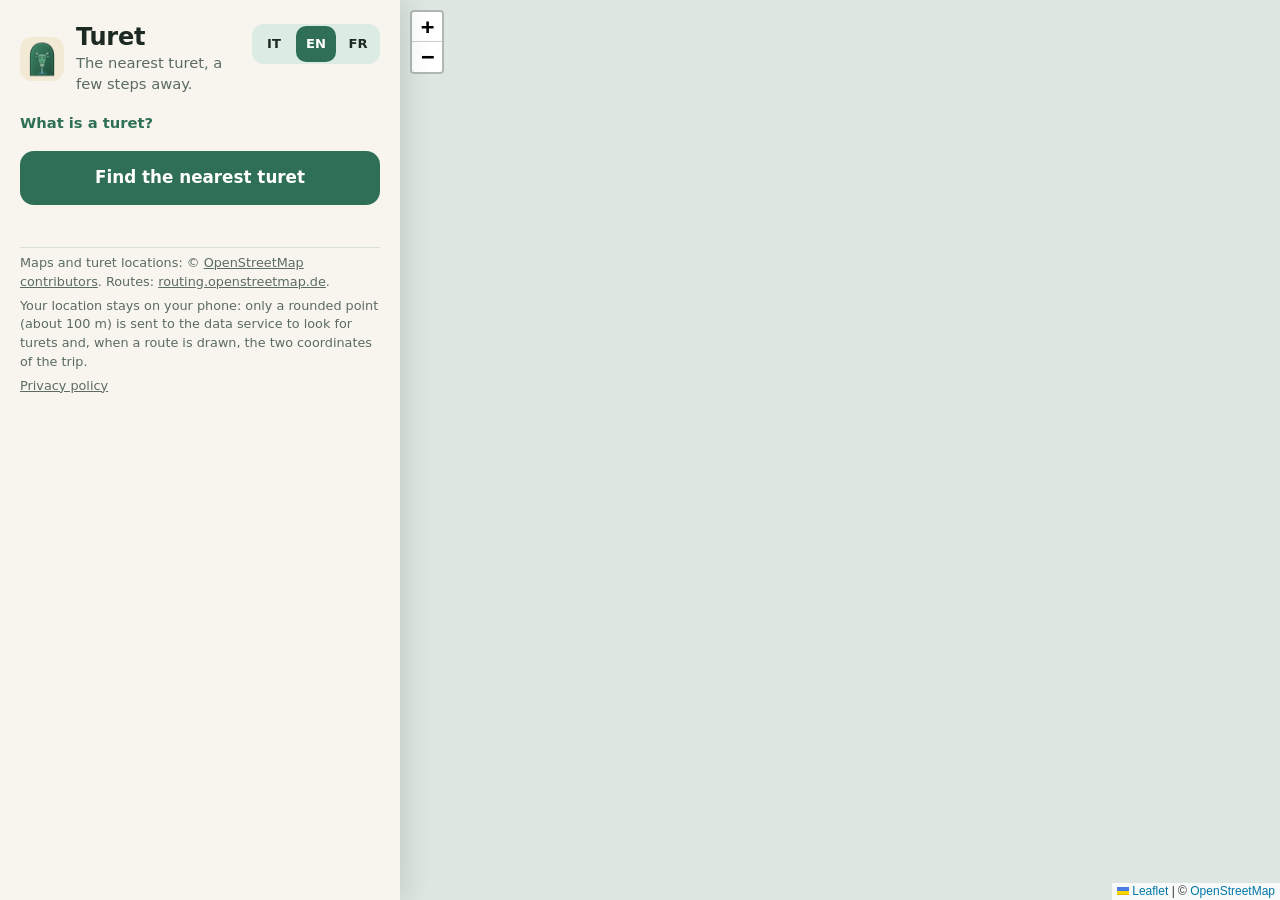
==== index.html @ 00f8bb3e "Turet: selezione dalla lista inquadra solo il percorso; segnaposto più piccoli e al massimo 10 Co-Au" ====
<!doctype html>
<html lang="it">
<head>
  <meta charset="utf-8">
  <meta name="viewport" content="width=device-width, initial-scale=1, viewport-fit=cover">
  <title>Turet — la fontanella più vicina</title>
  <meta name="description" content="Trova il turet, la fontanella torinese a testa di toro, più vicino a te e raggiungilo a piedi.">
  <meta name="theme-color" content="#2f6f55">
  <link rel="manifest" href="manifest.webmanifest">
  <link rel="icon" href="img/icon-48.png" type="image/png">
  <link rel="apple-touch-icon" href="img/apple-touch-icon.png">
  <meta name="mobile-web-app-capable" content="yes">
  <meta name="apple-mobile-web-app-capable" content="yes">
  <meta name="apple-mobile-web-app-title" content="Turet">
  <link rel="stylesheet" href="vendor/leaflet/leaflet.css">
  <link rel="stylesheet" href="css/app.css?v=13">
</head>
<body>
  <div id="splash" aria-hidden="true"><img src="img/toret.svg" alt="" width="180" height="216"><p>Turet</p></div>
  <div class="app">
    <main id="map" aria-label="Mappa dei turet" data-i18n-attr="aria-label:map.label"></main>

    <aside class="panel" id="panel">
      <header class="brand">
        <img src="img/icon-192.png" alt="" width="44" height="44">
        <div class="brand-text">
          <h1>Turet</h1>
          <p data-i18n="tagline">Il turet più vicino, a due passi.</p>
        </div>
        <div class="lang" role="group" aria-label="Lingua" data-i18n-attr="aria-label:lang.label">
          <button type="button" data-lang="it" lang="it" title="Italiano" aria-pressed="false">IT</button>
          <button type="button" data-lang="en" lang="en" title="English" aria-pressed="false">EN</button>
          <button type="button" data-lang="fr" lang="fr" title="Français" aria-pressed="false">FR</button>
        </div>
      </header>

      <details class="about">
        <summary data-i18n="about.summary">Che cos’è un turet?</summary>
        <p data-i18n="about.text">Il turet è la fontanella torinese in ghisa con la testa di toro: l’acqua è potabile e gratuita.</p>
      </details>

      <p id="net" class="status error" role="alert" hidden data-i18n="net.offline"></p>
      <button type="button" id="find" class="primary" data-i18n="find">Trova il turet più vicino</button>
      <p id="status" class="status" role="status" aria-live="polite"></p>
      <button type="button" id="extend" class="secondary" hidden></button>

      <section id="manual" class="manual" hidden>
        <p id="manual-text" data-i18n="manual.tap">Tocca la mappa per indicare dove sei.</p>
        <button type="button" id="goto-torino" class="secondary" data-i18n="manual.torino">Vai al centro di Torino</button>
      </section>

      <section id="result" class="card" hidden aria-labelledby="r-name">
        <p class="eyebrow" data-i18n="card.nearest">Il più vicino</p>
        <h2 id="r-name">Turet</h2>
        <p id="r-meta" class="meta"></p>
        <p id="r-note" class="note" hidden></p>
        <div class="actions">
          <a id="open-google" class="button secondary" target="_blank" rel="noopener" data-i18n="open.google">Apri in Google Maps</a>
          <a id="open-apple" class="button secondary" target="_blank" rel="noopener" hidden data-i18n="open.apple">Apri in Mappe di Apple</a>
        </div>
        <details id="steps-box" class="steps" hidden>
          <summary data-i18n="steps.summary">Indicazioni passo passo</summary>
          <ol id="steps"></ol>
        </details>
      </section>

      <section id="others" class="others" hidden>
        <h3 data-i18n="others">Altri turet vicini</h3>
        <p class="note" data-i18n="others.note"></p>
        <ol id="list"></ol>
      </section>

      <footer class="credits">
        <button type="button" id="install" class="linklike" hidden data-i18n="install">Installa l’app</button>
        <p data-i18n-html="credits.map"></p>
        <p data-i18n="credits.privacy"></p>
        <p><a href="privacy.html" data-i18n="credits.privacyLink"></a></p>
      </footer>
    </aside>
  </div>

  <noscript><p class="noscript">JavaScript is required · Per usare la mappa serve JavaScript · JavaScript est nécessaire.</p></noscript>
  <script src="vendor/leaflet/leaflet.js"></script>
  <script src="js/i18n.js?v=13"></script>
  <script src="js/geo.js?v=13"></script>
  <script src="js/app.js?v=13"></script>
</body>
</html>
---- vendor/leaflet/leaflet.css ----
/* required styles */

.leaflet-pane,
.leaflet-tile,
.leaflet-marker-icon,
.leaflet-marker-shadow,
.leaflet-tile-container,
.leaflet-pane > svg,
.leaflet-pane > canvas,
.leaflet-zoom-box,
.leaflet-image-layer,
.leaflet-layer {
	position: absolute;
	left: 0;
	top: 0;
	}
.leaflet-container {
	overflow: hidden;
	}
.leaflet-tile,
.leaflet-marker-icon,
.leaflet-marker-shadow {
	-webkit-user-select: none;
	   -moz-user-select: none;
	        user-select: none;
	  -webkit-user-drag: none;
	}
/* Prevents IE11 from highlighting tiles in blue */
.leaflet-tile::selection {
	background: transparent;
}
/* Safari renders non-retina tile on retina better with this, but Chrome is worse */
.leaflet-safari .leaflet-tile {
	image-rendering: -webkit-optimize-contrast;
	}
/* hack that prevents hw layers "stretching" when loading new tiles */
.leaflet-safari .leaflet-tile-container {
	width: 1600px;
	height: 1600px;
	-webkit-transform-origin: 0 0;
	}
.leaflet-marker-icon,
.leaflet-marker-shadow {
	display: block;
	}
/* .leaflet-container svg: reset svg max-width decleration shipped in Joomla! (joomla.org) 3.x */
/* .leaflet-container img: map is broken in FF if you have max-width: 100% on tiles */
.leaflet-container .leaflet-overlay-pane svg {
	max-width: none !important;
	max-height: none !important;
	}
.leaflet-container .leaflet-marker-pane img,
.leaflet-container .leaflet-shadow-pane img,
.leaflet-container .leaflet-tile-pane img,
.leaflet-container img.leaflet-image-layer,
.leaflet-container .leaflet-tile {
	max-width: none !important;
	max-height: none !important;
	width: auto;
	padding: 0;
	}

.leaflet-container img.leaflet-tile {
	/* See: https://bugs.chromium.org/p/chromium/issues/detail?id=600120 */
	mix-blend-mode: plus-lighter;
}

.leaflet-container.leaflet-touch-zoom {
	-ms-touch-action: pan-x pan-y;
	touch-action: pan-x pan-y;
	}
.leaflet-container.leaflet-touch-drag {
	-ms-touch-action: pinch-zoom;
	/* Fallback for FF which doesn't support pinch-zoom */
	touch-action: none;
	touch-action: pinch-zoom;
}
.leaflet-container.leaflet-touch-drag.leaflet-touch-zoom {
	-ms-touch-action: none;
	touch-action: none;
}
.leaflet-container {
	-webkit-tap-highlight-color: transparent;
}
.leaflet-container a {
	-webkit-tap-highlight-color: rgba(51, 181, 229, 0.4);
}
.leaflet-tile {
	filter: inherit;
	visibility: hidden;
	}
.leaflet-tile-loaded {
	visibility: inherit;
	}
.leaflet-zoom-box {
	width: 0;
	height: 0;
	-moz-box-sizing: border-box;
	     box-sizing: border-box;
	z-index: 800;
	}
/* workaround for https://bugzilla.mozilla.org/show_bug.cgi?id=888319 */
.leaflet-overlay-pane svg {
	-moz-user-select: none;
	}

.leaflet-pane         { z-index: 400; }

.leaflet-tile-pane    { z-index: 200; }
.leaflet-overlay-pane { z-index: 400; }
.leaflet-shadow-pane  { z-index: 500; }
.leaflet-marker-pane  { z-index: 600; }
.leaflet-tooltip-pane   { z-index: 650; }
.leaflet-popup-pane   { z-index: 700; }

.leaflet-map-pane canvas { z-index: 100; }
.leaflet-map-pane svg    { z-index: 200; }

.leaflet-vml-shape {
	width: 1px;
	height: 1px;
	}
.lvml {
	behavior: url(#default#VML);
	display: inline-block;
	position: absolute;
	}


/* control positioning */

.leaflet-control {
	position: relative;
	z-index: 800;
	pointer-events: visiblePainted; /* IE 9-10 doesn't have auto */
	pointer-events: auto;
	}
.leaflet-top,
.leaflet-bottom {
	position: absolute;
	z-index: 1000;
	pointer-events: none;
	}
.leaflet-top {
	top: 0;
	}
.leaflet-right {
	right: 0;
	}
.leaflet-bottom {
	bottom: 0;
	}
.leaflet-left {
	left: 0;
	}
.leaflet-control {
	float: left;
	clear: both;
	}
.leaflet-right .leaflet-control {
	float: right;
	}
.leaflet-top .leaflet-control {
	margin-top: 10px;
	}
.leaflet-bottom .leaflet-control {
	margin-bottom: 10px;
	}
.leaflet-left .leaflet-control {
	margin-left: 10px;
	}
.leaflet-right .leaflet-control {
	margin-right: 10px;
	}


/* zoom and fade animations */

.leaflet-fade-anim .leaflet-popup {
	opacity: 0;
	-webkit-transition: opacity 0.2s linear;
	   -moz-transition: opacity 0.2s linear;
	        transition: opacity 0.2s linear;
	}
.leaflet-fade-anim .leaflet-map-pane .leaflet-popup {
	opacity: 1;
	}
.leaflet-zoom-animated {
	-webkit-transform-origin: 0 0;
	    -ms-transform-origin: 0 0;
	        transform-origin: 0 0;
	}
svg.leaflet-zoom-animated {
	will-change: transform;
}

.leaflet-zoom-anim .leaflet-zoom-animated {
	-webkit-transition: -webkit-transform 0.25s cubic-bezier(0,0,0.25,1);
	   -moz-transition:    -moz-transform 0.25s cubic-bezier(0,0,0.25,1);
	        transition:         transform 0.25s cubic-bezier(0,0,0.25,1);
	}
.leaflet-zoom-anim .leaflet-tile,
.leaflet-pan-anim .leaflet-tile {
	-webkit-transition: none;
	   -moz-transition: none;
	        transition: none;
	}

.leaflet-zoom-anim .leaflet-zoom-hide {
	visibility: hidden;
	}


/* cursors */

.leaflet-interactive {
	cursor: pointer;
	}
.leaflet-grab {
	cursor: -webkit-grab;
	cursor:    -moz-grab;
	cursor:         grab;
	}
.leaflet-crosshair,
.leaflet-crosshair .leaflet-interactive {
	cursor: crosshair;
	}
.leaflet-popup-pane,
.leaflet-control {
	cursor: auto;
	}
.leaflet-dragging .leaflet-grab,
.leaflet-dragging .leaflet-grab .leaflet-interactive,
.leaflet-dragging .leaflet-marker-draggable {
	cursor: move;
	cursor: -webkit-grabbing;
	cursor:    -moz-grabbing;
	cursor:         grabbing;
	}

/* marker & overlays interactivity */
.leaflet-marker-icon,
.leaflet-marker-shadow,
.leaflet-image-layer,
.leaflet-pane > svg path,
.leaflet-tile-container {
	pointer-events: none;
	}

.leaflet-marker-icon.leaflet-interactive,
.leaflet-image-layer.leaflet-interactive,
.leaflet-pane > svg path.leaflet-interactive,
svg.leaflet-image-layer.leaflet-interactive path {
	pointer-events: visiblePainted; /* IE 9-10 doesn't have auto */
	pointer-events: auto;
	}

/* visual tweaks */

.leaflet-container {
	background: #ddd;
	outline-offset: 1px;
	}
.leaflet-container a {
	color: #0078A8;
	}
.leaflet-zoom-box {
	border: 2px dotted #38f;
	background: rgba(255,255,255,0.5);
	}


/* general typography */
.leaflet-container {
	font-family: "Helvetica Neue", Arial, Helvetica, sans-serif;
	font-size: 12px;
	font-size: 0.75rem;
	line-height: 1.5;
	}


/* general toolbar styles */

.leaflet-bar {
	box-shadow: 0 1px 5px rgba(0,0,0,0.65);
	border-radius: 4px;
	}
.leaflet-bar a {
	background-color: #fff;
	border-bottom: 1px solid #ccc;
	width: 26px;
	height: 26px;
	line-height: 26px;
	display: block;
	text-align: center;
	text-decoration: none;
	color: black;
	}
.leaflet-bar a,
.leaflet-control-layers-toggle {
	background-position: 50% 50%;
	background-repeat: no-repeat;
	display: block;
	}
.leaflet-bar a:hover,
.leaflet-bar a:focus {
	background-color: #f4f4f4;
	}
.leaflet-bar a:first-child {
	border-top-left-radius: 4px;
	border-top-right-radius: 4px;
	}
.leaflet-bar a:last-child {
	border-bottom-left-radius: 4px;
	border-bottom-right-radius: 4px;
	border-bottom: none;
	}
.leaflet-bar a.leaflet-disabled {
	cursor: default;
	background-color: #f4f4f4;
	color: #bbb;
	}

.leaflet-touch .leaflet-bar a {
	width: 30px;
	height: 30px;
	line-height: 30px;
	}
.leaflet-touch .leaflet-bar a:first-child {
	border-top-left-radius: 2px;
	border-top-right-radius: 2px;
	}
.leaflet-touch .leaflet-bar a:last-child {
	border-bottom-left-radius: 2px;
	border-bottom-right-radius: 2px;
	}

/* zoom control */

.leaflet-control-zoom-in,
.leaflet-control-zoom-out {
	font: bold 18px 'Lucida Console', Monaco, monospace;
	text-indent: 1px;
	}

.leaflet-touch .leaflet-control-zoom-in, .leaflet-touch .leaflet-control-zoom-out  {
	font-size: 22px;
	}


/* layers control */

.leaflet-control-layers {
	box-shadow: 0 1px 5px rgba(0,0,0,0.4);
	background: #fff;
	border-radius: 5px;
	}
.leaflet-control-layers-toggle {
	background-image: url(images/layers.png);
	width: 36px;
	height: 36px;
	}
.leaflet-retina .leaflet-control-layers-toggle {
	background-image: url(images/layers-2x.png);
	background-size: 26px 26px;
	}
.leaflet-touch .leaflet-control-layers-toggle {
	width: 44px;
	height: 44px;
	}
.leaflet-control-layers .leaflet-control-layers-list,
.leaflet-control-layers-expanded .leaflet-control-layers-toggle {
	display: none;
	}
.leaflet-control-layers-expanded .leaflet-control-layers-list {
	display: block;
	position: relative;
	}
.leaflet-control-layers-expanded {
	padding: 6px 10px 6px 6px;
	color: #333;
	background: #fff;
	}
.leaflet-control-layers-scrollbar {
	overflow-y: scroll;
	overflow-x: hidden;
	padding-right: 5px;
	}
.leaflet-control-layers-selector {
	margin-top: 2px;
	position: relative;
	top: 1px;
	}
.leaflet-control-layers label {
	display: block;
	font-size: 13px;
	font-size: 1.08333em;
	}
.leaflet-control-layers-separator {
	height: 0;
	border-top: 1px solid #ddd;
	margin: 5px -10px 5px -6px;
	}

/* Default icon URLs */
.leaflet-default-icon-path { /* used only in path-guessing heuristic, see L.Icon.Default */
	background-image: url(images/marker-icon.png);
	}


/* attribution and scale controls */

.leaflet-container .leaflet-control-attribution {
	background: #fff;
	background: rgba(255, 255, 255, 0.8);
	margin: 0;
	}
.leaflet-control-attribution,
.leaflet-control-scale-line {
	padding: 0 5px;
	color: #333;
	line-height: 1.4;
	}
.leaflet-control-attribution a {
	text-decoration: none;
	}
.leaflet-control-attribution a:hover,
.leaflet-control-attribution a:focus {
	text-decoration: underline;
	}
.leaflet-attribution-flag {
	display: inline !important;
	vertical-align: baseline !important;
	width: 1em;
	height: 0.6669em;
	}
.leaflet-left .leaflet-control-scale {
	margin-left: 5px;
	}
.leaflet-bottom .leaflet-control-scale {
	margin-bottom: 5px;
	}
.leaflet-control-scale-line {
	border: 2px solid #777;
	border-top: none;
	line-height: 1.1;
	padding: 2px 5px 1px;
	white-space: nowrap;
	-moz-box-sizing: border-box;
	     box-sizing: border-box;
	background: rgba(255, 255, 255, 0.8);
	text-shadow: 1px 1px #fff;
	}
.leaflet-control-scale-line:not(:first-child) {
	border-top: 2px solid #777;
	border-bottom: none;
	margin-top: -2px;
	}
.leaflet-control-scale-line:not(:first-child):not(:last-child) {
	border-bottom: 2px solid #777;
	}

.leaflet-touch .leaflet-control-attribution,
.leaflet-touch .leaflet-control-layers,
.leaflet-touch .leaflet-bar {
	box-shadow: none;
	}
.leaflet-touch .leaflet-control-layers,
.leaflet-touch .leaflet-bar {
	border: 2px solid rgba(0,0,0,0.2);
	background-clip: padding-box;
	}


/* popup */

.leaflet-popup {
	position: absolute;
	text-align: center;
	margin-bottom: 20px;
	}
.leaflet-popup-content-wrapper {
	padding: 1px;
	text-align: left;
	border-radius: 12px;
	}
.leaflet-popup-content {
	margin: 13px 24px 13px 20px;
	line-height: 1.3;
	font-size: 13px;
	font-size: 1.08333em;
	min-height: 1px;
	}
.leaflet-popup-content p {
	margin: 17px 0;
	margin: 1.3em 0;
	}
.leaflet-popup-tip-container {
	width: 40px;
	height: 20px;
	position: absolute;
	left: 50%;
	margin-top: -1px;
	margin-left: -20px;
	overflow: hidden;
	pointer-events: none;
	}
.leaflet-popup-tip {
	width: 17px;
	height: 17px;
	padding: 1px;

	margin: -10px auto 0;
	pointer-events: auto;

	-webkit-transform: rotate(45deg);
	   -moz-transform: rotate(45deg);
	    -ms-transform: rotate(45deg);
	        transform: rotate(45deg);
	}
.leaflet-popup-content-wrapper,
.leaflet-popup-tip {
	background: white;
	color: #333;
	box-shadow: 0 3px 14px rgba(0,0,0,0.4);
	}
.leaflet-container a.leaflet-popup-close-button {
	position: absolute;
	top: 0;
	right: 0;
	border: none;
	text-align: center;
	width: 24px;
	height: 24px;
	font: 16px/24px Tahoma, Verdana, sans-serif;
	color: #757575;
	text-decoration: none;
	background: transparent;
	}
.leaflet-container a.leaflet-popup-close-button:hover,
.leaflet-container a.leaflet-popup-close-button:focus {
	color: #585858;
	}
.leaflet-popup-scrolled {
	overflow: auto;
	}

.leaflet-oldie .leaflet-popup-content-wrapper {
	-ms-zoom: 1;
	}
.leaflet-oldie .leaflet-popup-tip {
	width: 24px;
	margin: 0 auto;

	-ms-filter: "progid:DXImageTransform.Microsoft.Matrix(M11=0.70710678, M12=0.70710678, M21=-0.70710678, M22=0.70710678)";
	filter: progid:DXImageTransform.Microsoft.Matrix(M11=0.70710678, M12=0.70710678, M21=-0.70710678, M22=0.70710678);
	}

.leaflet-oldie .leaflet-control-zoom,
.leaflet-oldie .leaflet-control-layers,
.leaflet-oldie .leaflet-popup-content-wrapper,
.leaflet-oldie .leaflet-popup-tip {
	border: 1px solid #999;
	}


/* div icon */

.leaflet-div-icon {
	background: #fff;
	border: 1px solid #666;
	}


/* Tooltip */
/* Base styles for the element that has a tooltip */
.leaflet-tooltip {
	position: absolute;
	padding: 6px;
	background-color: #fff;
	border: 1px solid #fff;
	border-radius: 3px;
	color: #222;
	white-space: nowrap;
	-webkit-user-select: none;
	-moz-user-select: none;
	-ms-user-select: none;
	user-select: none;
	pointer-events: none;
	box-shadow: 0 1px 3px rgba(0,0,0,0.4);
	}
.leaflet-tooltip.leaflet-interactive {
	cursor: pointer;
	pointer-events: auto;
	}
.leaflet-tooltip-top:before,
.leaflet-tooltip-bottom:before,
.leaflet-tooltip-left:before,
.leaflet-tooltip-right:before {
	position: absolute;
	pointer-events: none;
	border: 6px solid transparent;
	background: transparent;
	content: "";
	}

/* Directions */

.leaflet-tooltip-bottom {
	margin-top: 6px;
}
.leaflet-tooltip-top {
	margin-top: -6px;
}
.leaflet-tooltip-bottom:before,
.leaflet-tooltip-top:before {
	left: 50%;
	margin-left: -6px;
	}
.leaflet-tooltip-top:before {
	bottom: 0;
	margin-bottom: -12px;
	border-top-color: #fff;
	}
.leaflet-tooltip-bottom:before {
	top: 0;
	margin-top: -12px;
	margin-left: -6px;
	border-bottom-color: #fff;
	}
.leaflet-tooltip-left {
	margin-left: -6px;
}
.leaflet-tooltip-right {
	margin-left: 6px;
}
.leaflet-tooltip-left:before,
.leaflet-tooltip-right:before {
	top: 50%;
	margin-top: -6px;
	}
.leaflet-tooltip-left:before {
	right: 0;
	margin-right: -12px;
	border-left-color: #fff;
	}
.leaflet-tooltip-right:before {
	left: 0;
	margin-left: -12px;
	border-right-color: #fff;
	}

/* Printing */

@media print {
	/* Prevent printers from removing background-images of controls. */
	.leaflet-control {
		-webkit-print-color-adjust: exact;
		print-color-adjust: exact;
		}
	}
---- css/app.css ----
:root{
  --verde:#2f6f55; --verde-scuro:#1f4d3b; --verde-chiaro:#dcebe3;
  --acqua:#2b8fb5; --ocra:#d99a2b;
  --carta:#f7f5ee; --testo:#1d2a24; --sfumato:#5b6b63; --linea:#d9dfd9; --scheda:#ffffff;
  --raggio:16px; --ombra:0 8px 28px rgba(20,40,30,.18);
}
@media (prefers-color-scheme: dark){
  :root{--carta:#16201b; --testo:#eaf1ec; --sfumato:#a7b8ae; --linea:#2c3b33; --scheda:#1e2b24; --verde-chiaro:#23372d; --verde:#4fa07f}
}
*{box-sizing:border-box}
html,body{height:100%;margin:0}
body{font-family:system-ui,-apple-system,"Segoe UI",Roboto,sans-serif;color:var(--testo);background:var(--carta);line-height:1.45;-webkit-text-size-adjust:100%}
.app{position:fixed;inset:0;overflow:hidden}
#map{position:absolute;inset:0;z-index:0;background:#dde6e0}

.panel{position:absolute;z-index:500;left:0;right:0;bottom:0;max-height:62dvh;max-height:62vh;overflow-y:auto;overscroll-behavior:contain;
  padding:1rem 1rem calc(1rem + env(safe-area-inset-bottom));background:var(--carta);border-radius:22px 22px 0 0;box-shadow:var(--ombra);display:flex;flex-direction:column;gap:.75rem}
@supports (height:1dvh){.panel{max-height:62dvh}}
.panel::before{content:"";align-self:center;width:42px;height:4px;border-radius:2px;background:var(--linea);margin:-.4rem 0 .1rem;flex:none}

.brand{display:flex;align-items:center;gap:.75rem}
.brand img{border-radius:12px;flex:none}
.brand-text{flex:1;min-width:0}
.brand h1{margin:0;font-size:1.5rem;line-height:1.1;letter-spacing:-.01em}
.brand p{margin:.1rem 0 0;color:var(--sfumato);font-size:.92rem}

button,.button{font:inherit;font-weight:650;border-radius:14px;border:2px solid transparent;padding:.8rem 1.1rem;min-height:48px;cursor:pointer;text-align:center;text-decoration:none;display:inline-flex;align-items:center;justify-content:center}
.primary{background:var(--verde);color:#fff;width:100%;font-size:1.05rem}
.primary:hover{background:var(--verde-scuro)}
.primary[disabled]{opacity:.7;cursor:progress}
.secondary{background:transparent;color:var(--verde);border-color:var(--verde)}
@media (prefers-color-scheme: dark){.secondary{color:#9bd3b9;border-color:#4fa07f}}
.secondary:hover{background:var(--verde-chiaro)}
.linklike{background:none;border:none;color:var(--verde);text-decoration:underline;min-height:0;padding:.2rem 0;font-weight:600}
:focus-visible{outline:3px solid var(--ocra);outline-offset:2px}
[hidden]{display:none!important}

.status{margin:0;min-height:1.2em;color:var(--sfumato);font-size:.95rem}
.status.error{color:#b3392b;font-weight:600}
@media (prefers-color-scheme: dark){.status.error{color:#ff9b8c}}

.manual{background:var(--verde-chiaro);border-radius:var(--raggio);padding:.8rem 1rem;display:grid;gap:.6rem}
.manual p{margin:0}

.card{background:var(--scheda);border:1px solid var(--linea);border-radius:var(--raggio);padding:1rem;display:grid;gap:.45rem}
.eyebrow{margin:0;font-size:.78rem;font-weight:700;letter-spacing:.08em;text-transform:uppercase;color:var(--acqua)}
.card h2{margin:0;font-size:1.3rem;line-height:1.2}
.meta{margin:0;font-size:1.05rem}
.meta strong{font-size:1.25rem}
.note{margin:0;color:var(--sfumato);font-size:.9rem}
.actions{display:flex;flex-wrap:wrap;gap:.5rem;margin-top:.35rem}
.actions .button{flex:1 1 11rem}
.steps summary{cursor:pointer;font-weight:650;color:var(--verde);padding:.5rem 0;min-height:44px;display:flex;align-items:center}
@media (prefers-color-scheme: dark){.steps summary{color:#9bd3b9}}
.steps ol{margin:.25rem 0 0;padding-left:1.4rem;display:grid;gap:.4rem}
.steps li span{color:var(--sfumato);white-space:nowrap}

.others h3{margin:.25rem 0 .4rem;font-size:1rem}
.others ol{list-style:none;margin:0;padding:0;display:grid;gap:.4rem}
.others button{width:100%;justify-content:space-between;gap:.75rem;background:var(--scheda);border:1px solid var(--linea);color:var(--testo);font-weight:600;text-align:left}
.others button[aria-current="true"]{border-color:var(--verde);background:var(--verde-chiaro)}
.others button small{color:var(--sfumato);font-weight:500;white-space:nowrap}

.credits{color:var(--sfumato);font-size:.8rem;display:grid;gap:.35rem;padding-top:.4rem;border-top:1px solid var(--linea)}
.credits p{margin:0}
.credits a{color:inherit}
.noscript{position:fixed;z-index:1000;top:1rem;left:1rem;right:1rem;background:#fff3cd;padding:1rem;border-radius:12px}

/* segnaposto */
.pin{width:26px;height:32px;filter:drop-shadow(0 2px 3px rgba(0,0,0,.35))}
.pin svg{display:block;width:100%;height:100%}
.pin.sel{transform:scale(1.35);z-index:10;transform-origin:50% 100%}
.pin path.body{fill:var(--verde)}
.pin.sel path.body{fill:var(--acqua)}
.me{width:18px;height:18px;border-radius:50%;background:#2a6df4;border:3px solid #fff;box-shadow:0 0 0 2px rgba(42,109,244,.35),0 2px 6px rgba(0,0,0,.35)}

@media (min-width:900px){
  #map{left:400px}
  .panel{top:0;bottom:0;right:auto;width:400px;max-height:none;border-radius:0;padding:1.5rem 1.25rem;box-shadow:6px 0 24px rgba(20,40,30,.12)}
  .panel::before{display:none}
}
@media (prefers-reduced-motion: reduce){*{transition:none!important;animation:none!important}}

/* selettore di lingua */
.lang{display:flex;gap:2px;flex:none;align-self:flex-start;background:var(--verde-chiaro);border-radius:12px;padding:2px}
.lang button{min-height:36px;min-width:40px;padding:.2rem .5rem;border-radius:10px;background:transparent;color:var(--testo);font-size:.82rem;font-weight:700;border:2px solid transparent}
.lang button[aria-pressed="true"]{background:var(--verde);color:#fff}
.lang button:not([aria-pressed="true"]):hover{background:var(--scheda)}
.about{font-size:.92rem;color:var(--sfumato)}
.about summary{cursor:pointer;font-weight:600;color:var(--verde);min-height:32px;display:flex;align-items:center}
@media (prefers-color-scheme: dark){.about summary{color:#9bd3b9}}
.about p{margin:.1rem 0 .2rem}

/* schermata iniziale: si dissolve da sola dopo circa un secondo e mezzo, anche senza JavaScript */
#splash{position:fixed;inset:0;z-index:3000;display:flex;flex-direction:column;align-items:center;justify-content:center;gap:1rem;background:#f3ead6;animation:splash-out .5s ease 1.4s forwards}
#splash img{width:min(46vw,200px);height:auto;filter:drop-shadow(0 10px 18px rgba(20,40,30,.25));animation:splash-in .6s ease both}
#splash p{margin:0;font:700 2.4rem Georgia,"Times New Roman",serif;color:#1f4d3b;letter-spacing:-.5px}
@keyframes splash-in{from{opacity:0;transform:translateY(12px) scale(.96)}to{opacity:1;transform:none}}
@keyframes splash-out{to{opacity:0;visibility:hidden}}
@media (prefers-color-scheme: dark){#splash{background:#16201b}#splash p{color:#eaf1ec}}
@media (prefers-reduced-motion: reduce){#splash,#splash img{animation-duration:.01s}#splash{animation-delay:.8s}}

.others .note{margin:-.3rem 0 .5rem;font-size:.85rem;color:var(--sfumato)}
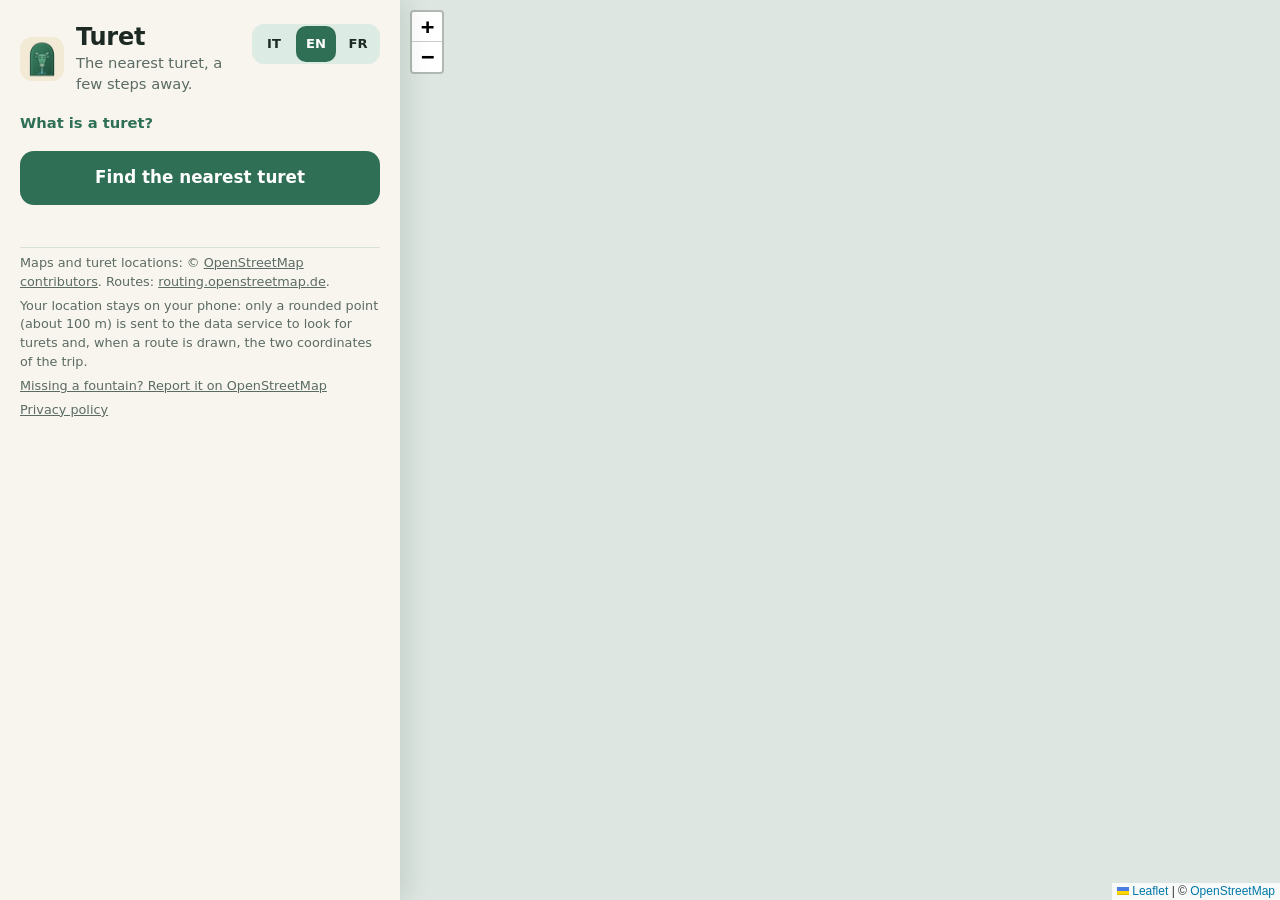
==== commit ef64ea96: "Più punti sulla mappa (fino a 40), rubinetti potabili, segnalazione di fontanelle mancanti su OpenSt" ====
--- a/index.html
+++ b/index.html
@@ -13,7 +13,7 @@
   <meta name="apple-mobile-web-app-capable" content="yes">
   <meta name="apple-mobile-web-app-title" content="Turet">
   <link rel="stylesheet" href="vendor/leaflet/leaflet.css">
-  <link rel="stylesheet" href="css/app.css?v=13">
+  <link rel="stylesheet" href="css/app.css?v=14">
 </head>
 <body>
   <div id="splash" aria-hidden="true"><img src="img/toret.svg" alt="" width="180" height="216"><p>Turet</p></div>
@@ -74,6 +74,7 @@
         <button type="button" id="install" class="linklike" hidden data-i18n="install">Installa l’app</button>
         <p data-i18n-html="credits.map"></p>
         <p data-i18n="credits.privacy"></p>
+        <p><a id="report" href="https://www.openstreetmap.org/note/new" target="_blank" rel="noopener" data-i18n="report"></a></p>
         <p><a href="privacy.html" data-i18n="credits.privacyLink"></a></p>
       </footer>
     </aside>
@@ -81,8 +82,8 @@
 
   <noscript><p class="noscript">JavaScript is required · Per usare la mappa serve JavaScript · JavaScript est nécessaire.</p></noscript>
   <script src="vendor/leaflet/leaflet.js"></script>
-  <script src="js/i18n.js?v=13"></script>
-  <script src="js/geo.js?v=13"></script>
-  <script src="js/app.js?v=13"></script>
+  <script src="js/i18n.js?v=14"></script>
+  <script src="js/geo.js?v=14"></script>
+  <script src="js/app.js?v=14"></script>
 </body>
 </html>
--- a/css/app.css
+++ b/css/app.css
@@ -101,3 +101,5 @@
 @media (prefers-reduced-motion: reduce){#splash,#splash img{animation-duration:.01s}#splash{animation-delay:.8s}}
 
 .others .note{margin:-.3rem 0 .5rem;font-size:.85rem;color:var(--sfumato)}
+
+.zoom-far .pin{transform:scale(.7);transform-origin:50% 100%}.zoom-far .pin.sel{transform:scale(1.2)}
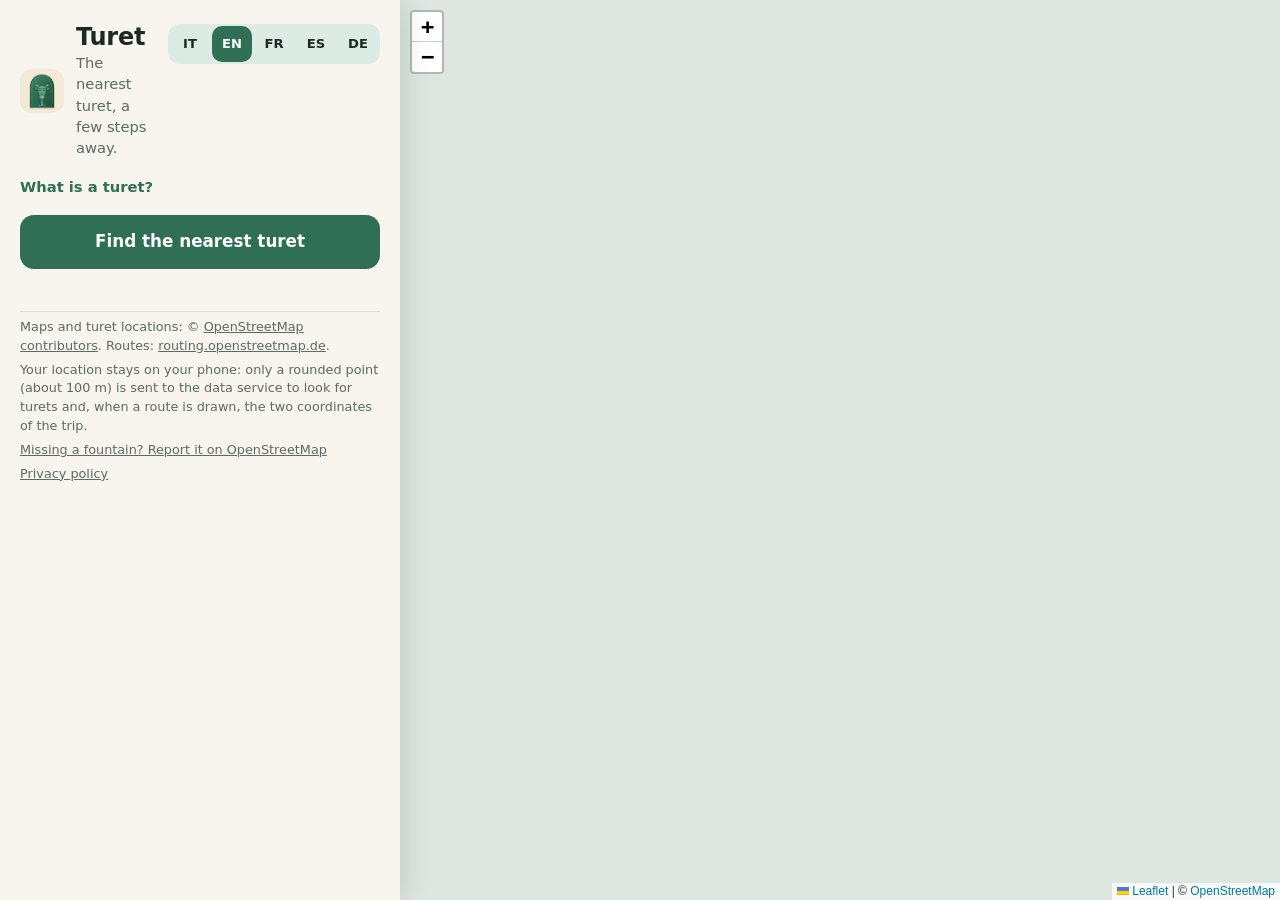
==== commit 3b47fe45: "Turet in spagnolo e tedesco Interfaccia, pulsanti ES/DE, informativa privacy e scheda Google Play in" ====
--- a/index.html
+++ b/index.html
@@ -13,7 +13,10 @@
   <meta name="apple-mobile-web-app-capable" content="yes">
   <meta name="apple-mobile-web-app-title" content="Turet">
   <link rel="stylesheet" href="vendor/leaflet/leaflet.css">
-  <link rel="stylesheet" href="css/app.css?v=14">
+  <link rel="stylesheet" href="css/app.css?v=16">
+  <!-- Statistiche di visita senza cookie (GoatCounter): conta le pagine viste e l'uso di «Installa l'app», nessun dato personale. -->
+  <script>window.goatcounter = { path: function () { return location.pathname.replace(/index\.html$/, ''); } };</script>
+  <script data-goatcounter="https://entratadisicurezza.goatcounter.com/count" async src="https://gc.zgo.at/count.js"></script>
 </head>
 <body>
   <div id="splash" aria-hidden="true"><img src="img/toret.svg" alt="" width="180" height="216"><p>Turet</p></div>
@@ -31,6 +34,8 @@
           <button type="button" data-lang="it" lang="it" title="Italiano" aria-pressed="false">IT</button>
           <button type="button" data-lang="en" lang="en" title="English" aria-pressed="false">EN</button>
           <button type="button" data-lang="fr" lang="fr" title="Français" aria-pressed="false">FR</button>
+          <button type="button" data-lang="es" lang="es" title="Español" aria-pressed="false">ES</button>
+          <button type="button" data-lang="de" lang="de" title="Deutsch" aria-pressed="false">DE</button>
         </div>
       </header>
 
@@ -82,8 +87,8 @@
 
   <noscript><p class="noscript">JavaScript is required · Per usare la mappa serve JavaScript · JavaScript est nécessaire.</p></noscript>
   <script src="vendor/leaflet/leaflet.js"></script>
-  <script src="js/i18n.js?v=14"></script>
-  <script src="js/geo.js?v=14"></script>
-  <script src="js/app.js?v=14"></script>
+  <script src="js/i18n.js?v=16"></script>
+  <script src="js/geo.js?v=16"></script>
+  <script src="js/app.js?v=16"></script>
 </body>
 </html>
--- a/css/app.css
+++ b/css/app.css
@@ -103,3 +103,4 @@
 .others .note{margin:-.3rem 0 .5rem;font-size:.85rem;color:var(--sfumato)}
 
 .zoom-far .pin{transform:scale(.7);transform-origin:50% 100%}.zoom-far .pin.sel{transform:scale(1.2)}
+@media (max-width:560px){.brand{flex-wrap:wrap}.lang{order:3;flex:1 0 100%;align-self:auto;justify-content:space-between}.lang button{flex:1}}
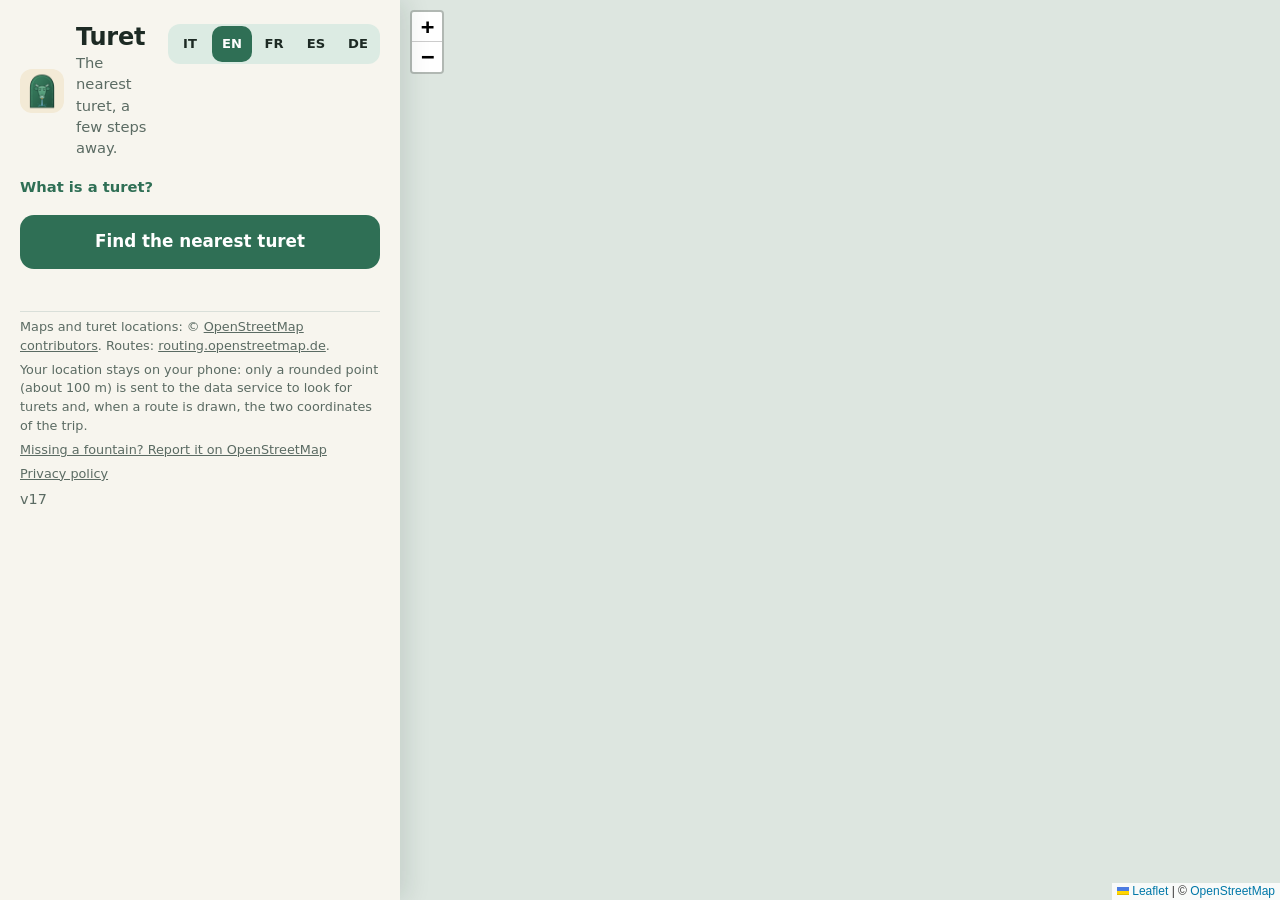
==== commit 403e368d: "Dati a tessere, pubblicazione su GitHub Pages, service worker rete-prima - data/t/: tessere di 0,25°" ====
--- a/index.html
+++ b/index.html
@@ -13,7 +13,7 @@
   <meta name="apple-mobile-web-app-capable" content="yes">
   <meta name="apple-mobile-web-app-title" content="Turet">
   <link rel="stylesheet" href="vendor/leaflet/leaflet.css">
-  <link rel="stylesheet" href="css/app.css?v=16">
+  <link rel="stylesheet" href="css/app.css?v=17">
   <!-- Statistiche di visita senza cookie (GoatCounter): conta le pagine viste e l'uso di «Installa l'app», nessun dato personale. -->
   <script>window.goatcounter = { path: function () { return location.pathname.replace(/index\.html$/, ''); } };</script>
   <script data-goatcounter="https://entratadisicurezza.goatcounter.com/count" async src="https://gc.zgo.at/count.js"></script>
@@ -81,14 +81,15 @@
         <p data-i18n="credits.privacy"></p>
         <p><a id="report" href="https://www.openstreetmap.org/note/new" target="_blank" rel="noopener" data-i18n="report"></a></p>
         <p><a href="privacy.html" data-i18n="credits.privacyLink"></a></p>
+        <p id="ver" class="note"></p>
       </footer>
     </aside>
   </div>
 
   <noscript><p class="noscript">JavaScript is required · Per usare la mappa serve JavaScript · JavaScript est nécessaire.</p></noscript>
   <script src="vendor/leaflet/leaflet.js"></script>
-  <script src="js/i18n.js?v=16"></script>
-  <script src="js/geo.js?v=16"></script>
-  <script src="js/app.js?v=16"></script>
+  <script src="js/i18n.js?v=17"></script>
+  <script src="js/geo.js?v=17"></script>
+  <script src="js/app.js?v=17"></script>
 </body>
 </html>
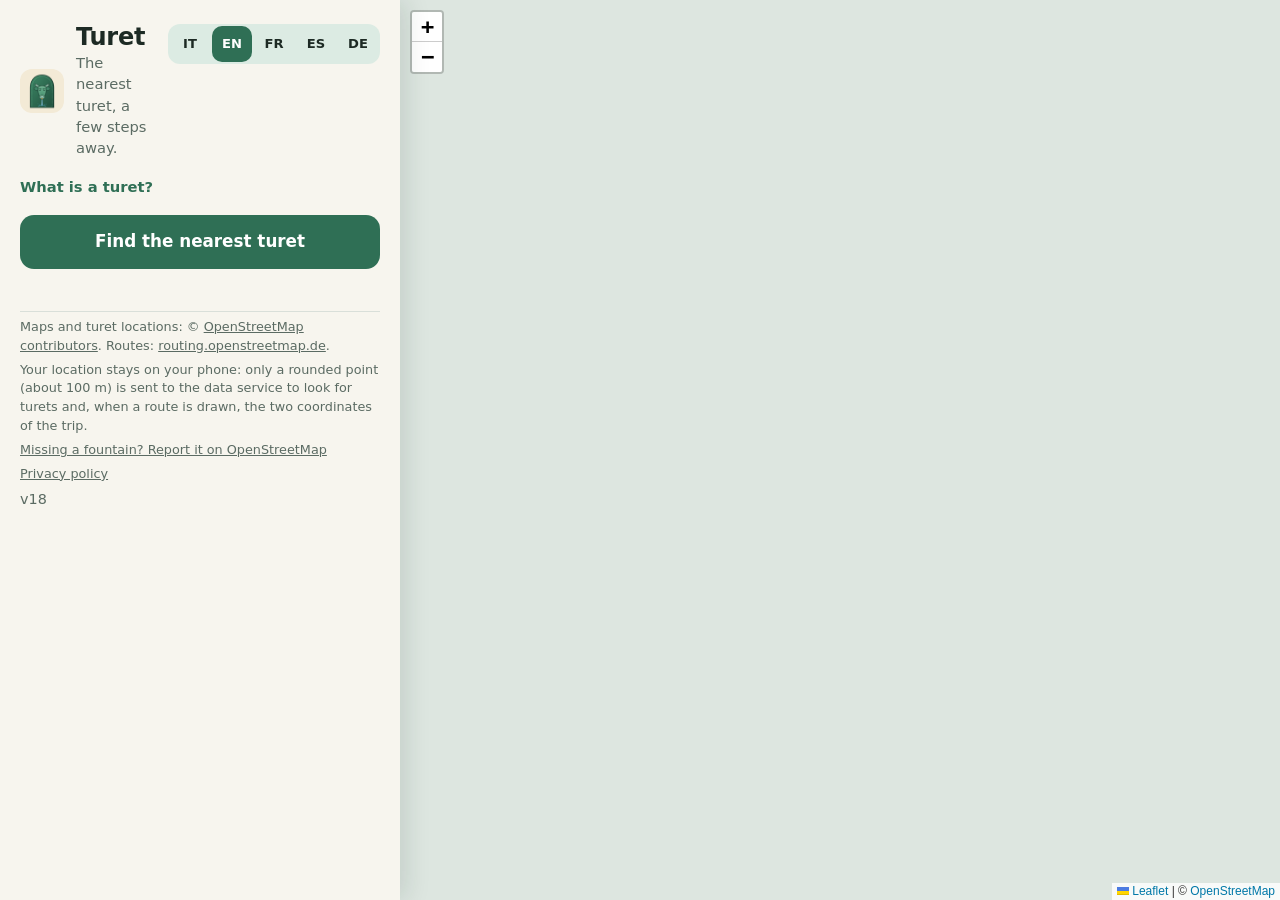
==== commit 8c077135: "Tessere statiche come fonte principale: niente chiamate a Overpass dentro la zona coperta Con data/t" ====
--- a/index.html
+++ b/index.html
@@ -13,7 +13,7 @@
   <meta name="apple-mobile-web-app-capable" content="yes">
   <meta name="apple-mobile-web-app-title" content="Turet">
   <link rel="stylesheet" href="vendor/leaflet/leaflet.css">
-  <link rel="stylesheet" href="css/app.css?v=17">
+  <link rel="stylesheet" href="css/app.css?v=18">
   <!-- Statistiche di visita senza cookie (GoatCounter): conta le pagine viste e l'uso di «Installa l'app», nessun dato personale. -->
   <script>window.goatcounter = { path: function () { return location.pathname.replace(/index\.html$/, ''); } };</script>
   <script data-goatcounter="https://entratadisicurezza.goatcounter.com/count" async src="https://gc.zgo.at/count.js"></script>
@@ -88,8 +88,8 @@
 
   <noscript><p class="noscript">JavaScript is required · Per usare la mappa serve JavaScript · JavaScript est nécessaire.</p></noscript>
   <script src="vendor/leaflet/leaflet.js"></script>
-  <script src="js/i18n.js?v=17"></script>
-  <script src="js/geo.js?v=17"></script>
-  <script src="js/app.js?v=17"></script>
+  <script src="js/i18n.js?v=18"></script>
+  <script src="js/geo.js?v=18"></script>
+  <script src="js/app.js?v=18"></script>
 </body>
 </html>
